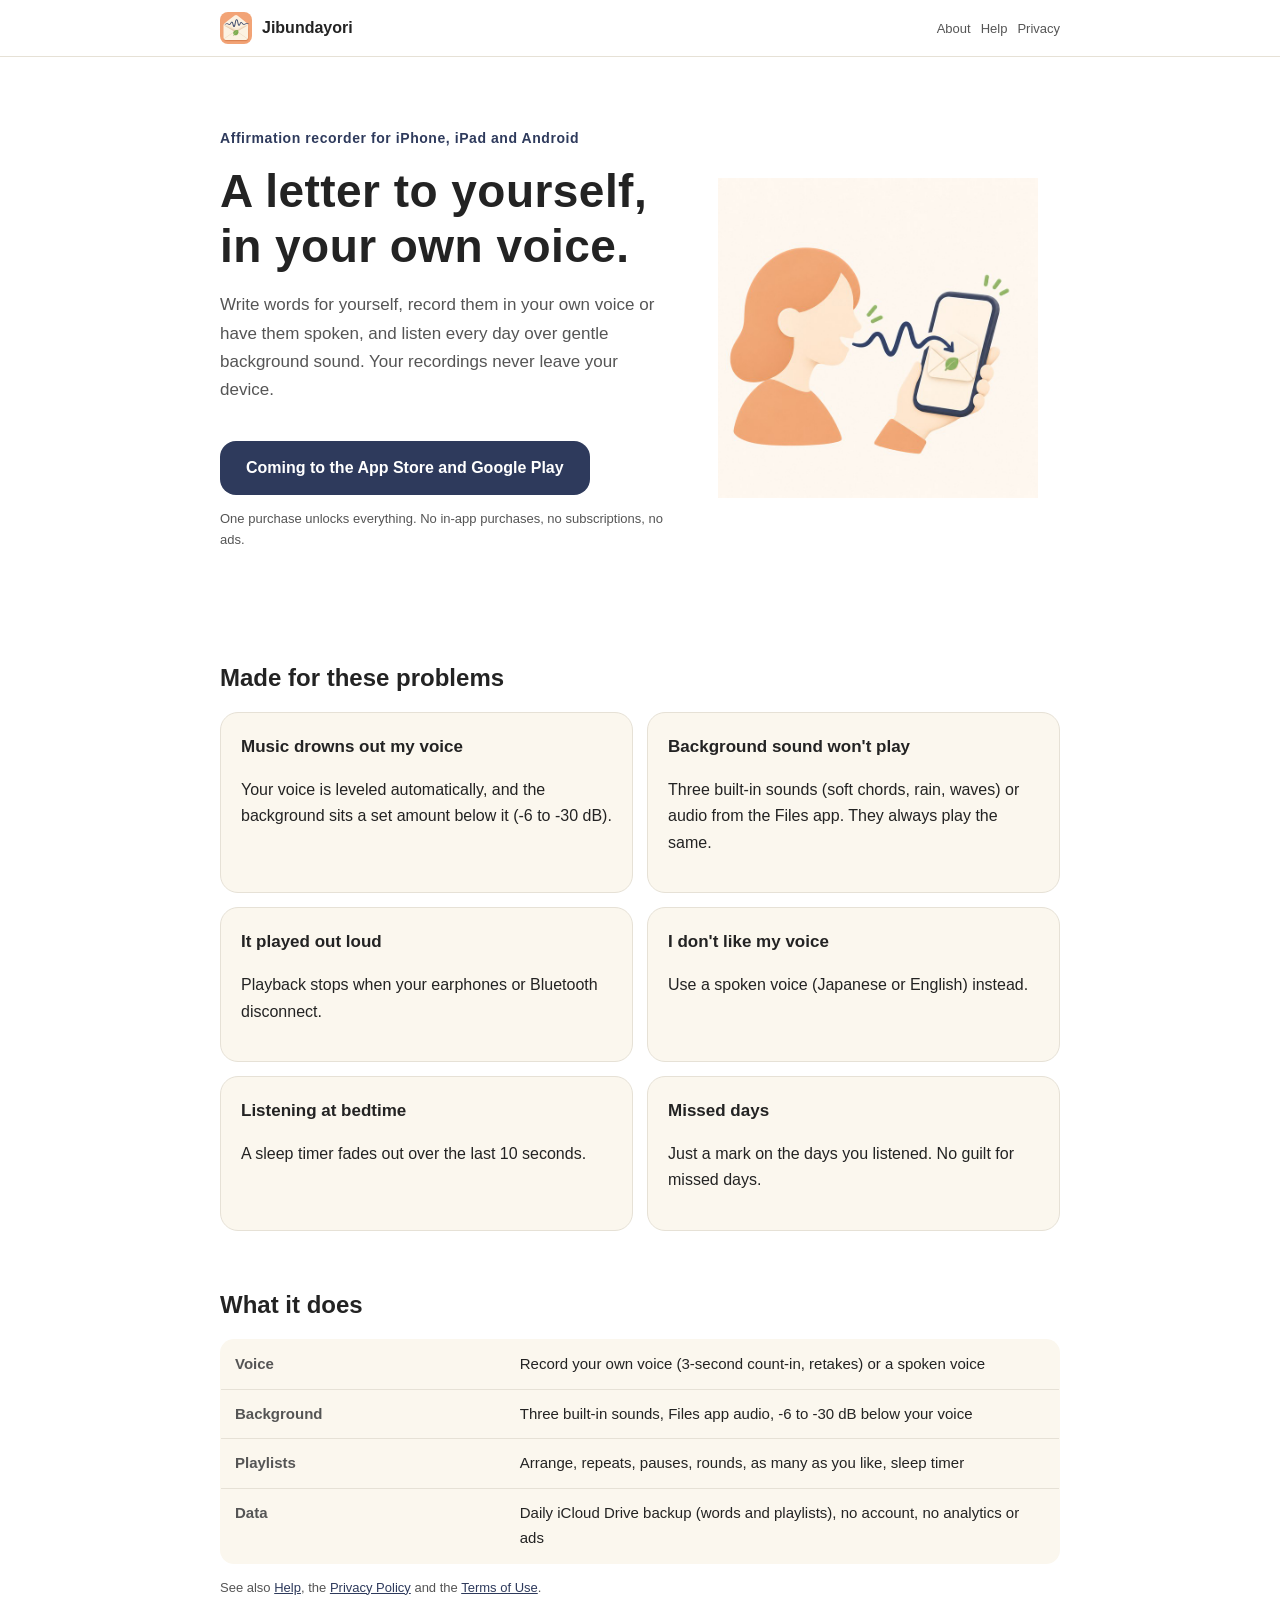
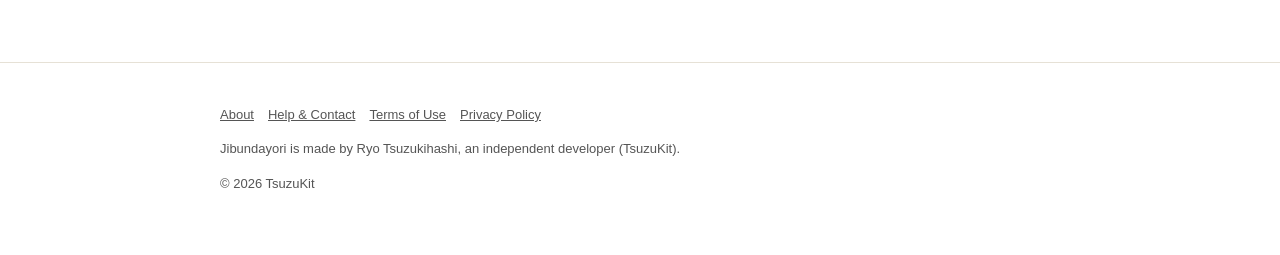
==== index.html @ 4be4f835 "じぶんだよりのサイト（紹介・使い方・プライバシー・規約）" ====
<!DOCTYPE html>
<html lang="ja" data-title-ja="じぶんだより｜アファメーション録音・BGM" data-title-en="Jibundayori | Affirmation voice recorder">
<head>
<meta charset="UTF-8">
<meta name="viewport" content="width=device-width, initial-scale=1">
<script>(function(){var l=navigator.languages&&navigator.languages.length?navigator.languages:[navigator.language||"ja"],p="en";for(var i=0;i<l.length;i++){var c=String(l[i]).toLowerCase();if(c.indexOf("ja")===0){p="ja";break}if(c.indexOf("en")===0){p="en";break}}var d=document.documentElement;d.lang=p;var t=d.getAttribute("data-title-"+p);if(t){document.title=t}})();</script>
<title>じぶんだより｜アファメーション録音・BGM</title>
<meta name="description" content="自分あてのことばを自分の声で録り、やさしい BGM と別々の音量で重ねて毎日聞くアプリ。イヤホンが外れたら止まる。買い切り・広告なし。 / Record words for yourself in your own voice and hear them each day over gentle background sound at separate levels. Stops when earphones disconnect. One purchase, no ads.">
<meta property="og:title" content="じぶんだより｜アファメーション録音・BGM">
<meta property="og:description" content="自分あてのことばを自分の声で録り、やさしい BGM と別々の音量で重ねて毎日聞くアプリ。イヤホンが外れたら止まる。買い切り・広告なし。">
<meta property="og:type" content="website">
<meta property="og:url" content="https://jibundayori.tsuzukit.com/">
<meta property="og:image" content="https://jibundayori.tsuzukit.com/assets/og.jpg">
<link rel="icon" href="assets/icon.png">
<link rel="apple-touch-icon" href="assets/icon.png">
<link rel="stylesheet" href="style.css">
</head>
<body>
<div data-l="ja" lang="ja">
<header class="site"><div class="wrap">
<a class="brand" href="./"><img src="assets/icon.png" alt="" width="32" height="32">じぶんだより</a>
<nav class="site"><a href="./">紹介</a><a href="support.html">使い方</a><a href="privacy.html">プライバシー</a></nav>
</div></header>
<main class="wrap">
<section class="hero">
<div>
<p class="eyebrow">iPhone・iPad・Android のアファメーション録音</p>
<h1>自分あての、<br>声の便り。</h1>
<p class="lead">自分に向けたことばを書いて、自分の声で録るか合成の声で読ませ、やさしい BGM と重ねて毎日聞くアプリです。録った声は端末の外に送りません。</p>
<a class="cta" href="#store" id="store">App Store・Google Play で配信予定</a>
<p class="note">買い切りで全部の機能が使えます。アプリ内課金・サブスクリプション・広告はありません。</p>
</div>
<img src="assets/hero.jpg" alt="声の波形が出る封筒のイラスト" width="360">
</section>

<h2>こんな困りごとのために</h2>
<div class="grid two">
<div class="card"><h3>BGM で声がかき消される</h3><p>声の大きさを自動でそろえ、BGM は声より決めた分だけ小さく（-6〜-30 dB）。</p></div>
<div class="card"><h3>BGM が鳴ったり鳴らなかったり</h3><p>BGM は内蔵の3つ（やわらかい和音・雨・波）か、ファイル App の音声。いつも同じに鳴ります。</p></div>
<div class="card"><h3>イヤホンが外れて外で鳴った</h3><p>イヤホンや Bluetooth が外れたら止まります。</p></div>
<div class="card"><h3>自分の声が苦手</h3><p>合成の声（日本語・英語）でも読めます。</p></div>
<div class="card"><h3>寝る前に聞きたい</h3><p>おやすみタイマー。終わりの 10 秒で小さくなって止まります。</p></div>
<div class="card"><h3>続かない日がある</h3><p>聞いた日はカレンダーに印だけ。続かなかった日を責めません。</p></div>
</div>

<h2>できること</h2>
<table>
<tr><th>声</th><td>自分の声で録る（3 秒のカウント・録り直し）・合成の声</td></tr>
<tr><th>BGM</th><td>内蔵3つ・ファイル App の音声・声との差 -6〜-30 dB</td></tr>
<tr><th>流し方</th><td>並べる・1つを何回・間・何周・いくつでも・おやすみタイマー</td></tr>
<tr><th>データ</th><td>iCloud Drive の毎日の控え（ことばと流し方）・アカウントなし・解析と広告なし</td></tr>
</table>
<p class="note"><a href="support.html">使い方</a>・<a href="privacy.html">プライバシーポリシー</a>・<a href="terms.html">利用規約</a>もご覧ください。</p>
</main>
<footer class="site"><div class="wrap">
<p><a href="./">紹介</a><a href="support.html">使い方とお問い合わせ</a><a href="terms.html">利用規約</a><a href="privacy.html">プライバシーポリシー</a></p>
<p>じぶんだよりは、個人開発者の續橋涼（TsuzuKit）が作っているアプリです。</p>
<p>© 2026 TsuzuKit</p>
</div></footer>
</div>
<div data-l="en" lang="en">
<header class="site"><div class="wrap">
<a class="brand" href="./"><img src="assets/icon.png" alt="" width="32" height="32">Jibundayori</a>
<nav class="site"><a href="./">About</a><a href="support.html">Help</a><a href="privacy.html">Privacy</a></nav>
</div></header>
<main class="wrap">
<section class="hero">
<div>
<p class="eyebrow">Affirmation recorder for iPhone, iPad and Android</p>
<h1>A letter to yourself,<br>in your own voice.</h1>
<p class="lead">Write words for yourself, record them in your own voice or have them spoken, and listen every day over gentle background sound. Your recordings never leave your device.</p>
<a class="cta" href="#store" id="store">Coming to the App Store and Google Play</a>
<p class="note">One purchase unlocks everything. No in-app purchases, no subscriptions, no ads.</p>
</div>
<img src="assets/hero.jpg" alt="Illustration of an envelope with a voice waveform" width="360">
</section>

<h2>Made for these problems</h2>
<div class="grid two">
<div class="card"><h3>Music drowns out my voice</h3><p>Your voice is leveled automatically, and the background sits a set amount below it (-6 to -30 dB).</p></div>
<div class="card"><h3>Background sound won't play</h3><p>Three built-in sounds (soft chords, rain, waves) or audio from the Files app. They always play the same.</p></div>
<div class="card"><h3>It played out loud</h3><p>Playback stops when your earphones or Bluetooth disconnect.</p></div>
<div class="card"><h3>I don't like my voice</h3><p>Use a spoken voice (Japanese or English) instead.</p></div>
<div class="card"><h3>Listening at bedtime</h3><p>A sleep timer fades out over the last 10 seconds.</p></div>
<div class="card"><h3>Missed days</h3><p>Just a mark on the days you listened. No guilt for missed days.</p></div>
</div>

<h2>What it does</h2>
<table>
<tr><th>Voice</th><td>Record your own voice (3-second count-in, retakes) or a spoken voice</td></tr>
<tr><th>Background</th><td>Three built-in sounds, Files app audio, -6 to -30 dB below your voice</td></tr>
<tr><th>Playlists</th><td>Arrange, repeats, pauses, rounds, as many as you like, sleep timer</td></tr>
<tr><th>Data</th><td>Daily iCloud Drive backup (words and playlists), no account, no analytics or ads</td></tr>
</table>
<p class="note">See also <a href="support.html">Help</a>, the <a href="privacy.html">Privacy Policy</a> and the <a href="terms.html">Terms of Use</a>.</p>
</main>
<footer class="site"><div class="wrap">
<p><a href="./">About</a><a href="support.html">Help & Contact</a><a href="terms.html">Terms of Use</a><a href="privacy.html">Privacy Policy</a></p>
<p>Jibundayori is made by Ryo Tsuzukihashi, an independent developer (TsuzuKit).</p>
<p>© 2026 TsuzuKit</p>
</div></footer>
</div>
</body>
</html>
---- style.css ----
/* じぶんだより — 白い地・墨の文字・藍の差し色（白の上で 4.5:1 以上） */
:root {
  --paper: #ffffff; --card: #fbf7ee; --ink: #232323; --sub: #555555; --line: #e6e1d6;
  --vermilion: #2e3a5c; --vermilion-soft: #fcebdc; --navy: #2e3a5c; --correct: #2e3a5c;
}
@media (prefers-color-scheme: dark) {
  :root { --paper: #121418; --card: #1b1e24; --ink: #eef0f4; --sub: #b4b9c4; --line: #2a2f38;
    --vermilion: #f4b183; --vermilion-soft: #2a2219; --navy: #f4b183; --correct: #f4b183; }
}
* { box-sizing: border-box; }
html { -webkit-text-size-adjust: 100%; }
body { margin: 0; background: var(--paper); color: var(--ink); line-height: 1.8;
  font-family: -apple-system, BlinkMacSystemFont, "Hiragino Sans", "Hiragino Kaku Gothic ProN", "Noto Sans JP", sans-serif; }
a { color: var(--navy); }
.wrap { max-width: 880px; margin: 0 auto; padding: 0 20px; }
header.site { border-bottom: 1px solid var(--line); background: var(--paper); position: sticky; top: 0; z-index: 5; }
header.site .wrap { display: flex; align-items: center; gap: 16px; min-height: 56px; }
.brand { display: flex; align-items: center; gap: 10px; font-weight: 800; text-decoration: none; color: var(--ink); margin-right: auto; }
.brand img { width: 32px; height: 32px; border-radius: 8px; }
nav.site a { font-size: 14px; text-decoration: none; color: var(--sub); margin-left: 14px; white-space: nowrap; }
nav.site a:hover { color: var(--ink); }
.hero { padding: 56px 0 40px; display: grid; gap: 32px; align-items: center; }
@media (min-width: 760px) { .hero { grid-template-columns: 1.1fr 0.9fr; } }
.eyebrow { color: var(--vermilion); font-weight: 700; font-size: 14px; letter-spacing: 0.04em; }
h1 { font-size: clamp(30px, 6vw, 46px); line-height: 1.35; margin: 8px 0 16px; letter-spacing: 0.01em; }
h2 { font-size: 24px; margin: 56px 0 16px; line-height: 1.5; }
h3 { font-size: 17px; margin: 0 0 6px; }
.lead { font-size: 17px; color: var(--sub); }
.cta { display: inline-block; margin-top: 20px; background: var(--vermilion); color: #ffffff; font-weight: 700; text-decoration: none;
  padding: 14px 26px; border-radius: 16px; }
.note { font-size: 13px; color: var(--sub); }
.hero img { width: 100%; max-width: 320px; height: auto; justify-self: center; }
.grid { display: grid; gap: 14px; }
@media (min-width: 700px) { .grid.two { grid-template-columns: 1fr 1fr; } .grid.three { grid-template-columns: repeat(3, 1fr); } }
.card { background: var(--card); border: 1px solid var(--line); border-radius: 18px; padding: 20px; }
.card.em { background: var(--vermilion-soft); border-color: transparent; }
.steps { counter-reset: step; }
.steps .card { position: relative; padding-left: 62px; }
.steps .card::before { counter-increment: step; content: counter(step); position: absolute; left: 18px; top: 18px; width: 32px; height: 32px;
  border-radius: 50%; border: 2.5px solid var(--vermilion); color: var(--vermilion); font-weight: 800; display: grid; place-items: center; }
table { width: 100%; border-collapse: collapse; background: var(--card); border: 1px solid var(--line); border-radius: 14px; overflow: hidden; }
th, td { text-align: left; padding: 12px 14px; border-bottom: 1px solid var(--line); vertical-align: top; font-size: 15px; }
th { width: 34%; color: var(--sub); font-weight: 600; }
tr:last-child th, tr:last-child td { border-bottom: none; }
.doc { padding: 40px 0 24px; }
.doc h1 { font-size: 30px; }
.doc h2 { font-size: 19px; margin: 36px 0 10px; }
.doc .meta { color: var(--sub); font-size: 14px; }
.doc .summary { background: var(--vermilion-soft); border-radius: 16px; padding: 18px 20px; margin: 20px 0; }
details { background: var(--card); border: 1px solid var(--line); border-radius: 14px; padding: 14px 18px; }
details + details { margin-top: 10px; }
summary { font-weight: 700; cursor: pointer; }
footer.site { border-top: 1px solid var(--line); margin-top: 64px; padding: 28px 0 48px; color: var(--sub); font-size: 13px; }
footer.site a { color: var(--sub); margin-right: 14px; }
.qid { font-family: ui-monospace, SFMono-Regular, Menlo, monospace; background: var(--card); border: 1px solid var(--line);
  border-radius: 8px; padding: 2px 8px; }
/* 端末の言語に合うほうだけ見せる（build.py が両方を1ページに入れる） */
html[lang="ja"] [data-l="en"], html[lang="en"] [data-l="ja"] { display: none; }
[lang="en"] { line-height: 1.65; }
[lang="en"] h1 { line-height: 1.2; }
[lang="en"] nav.site a { font-size: 13px; margin-left: 10px; }
@media (max-width: 480px) { nav.site a { font-size: 12px; margin-left: 8px; } header.site .wrap { gap: 4px; } .brand { gap: 7px; font-size: 15px; } }
.brand { white-space: nowrap; flex-shrink: 0; }
/* 幅の狭い画面では、上の帯の「紹介」を出さない（左のアプリ名が同じ行き先） */
@media (max-width: 480px) { nav.site a:first-child { display: none; } }
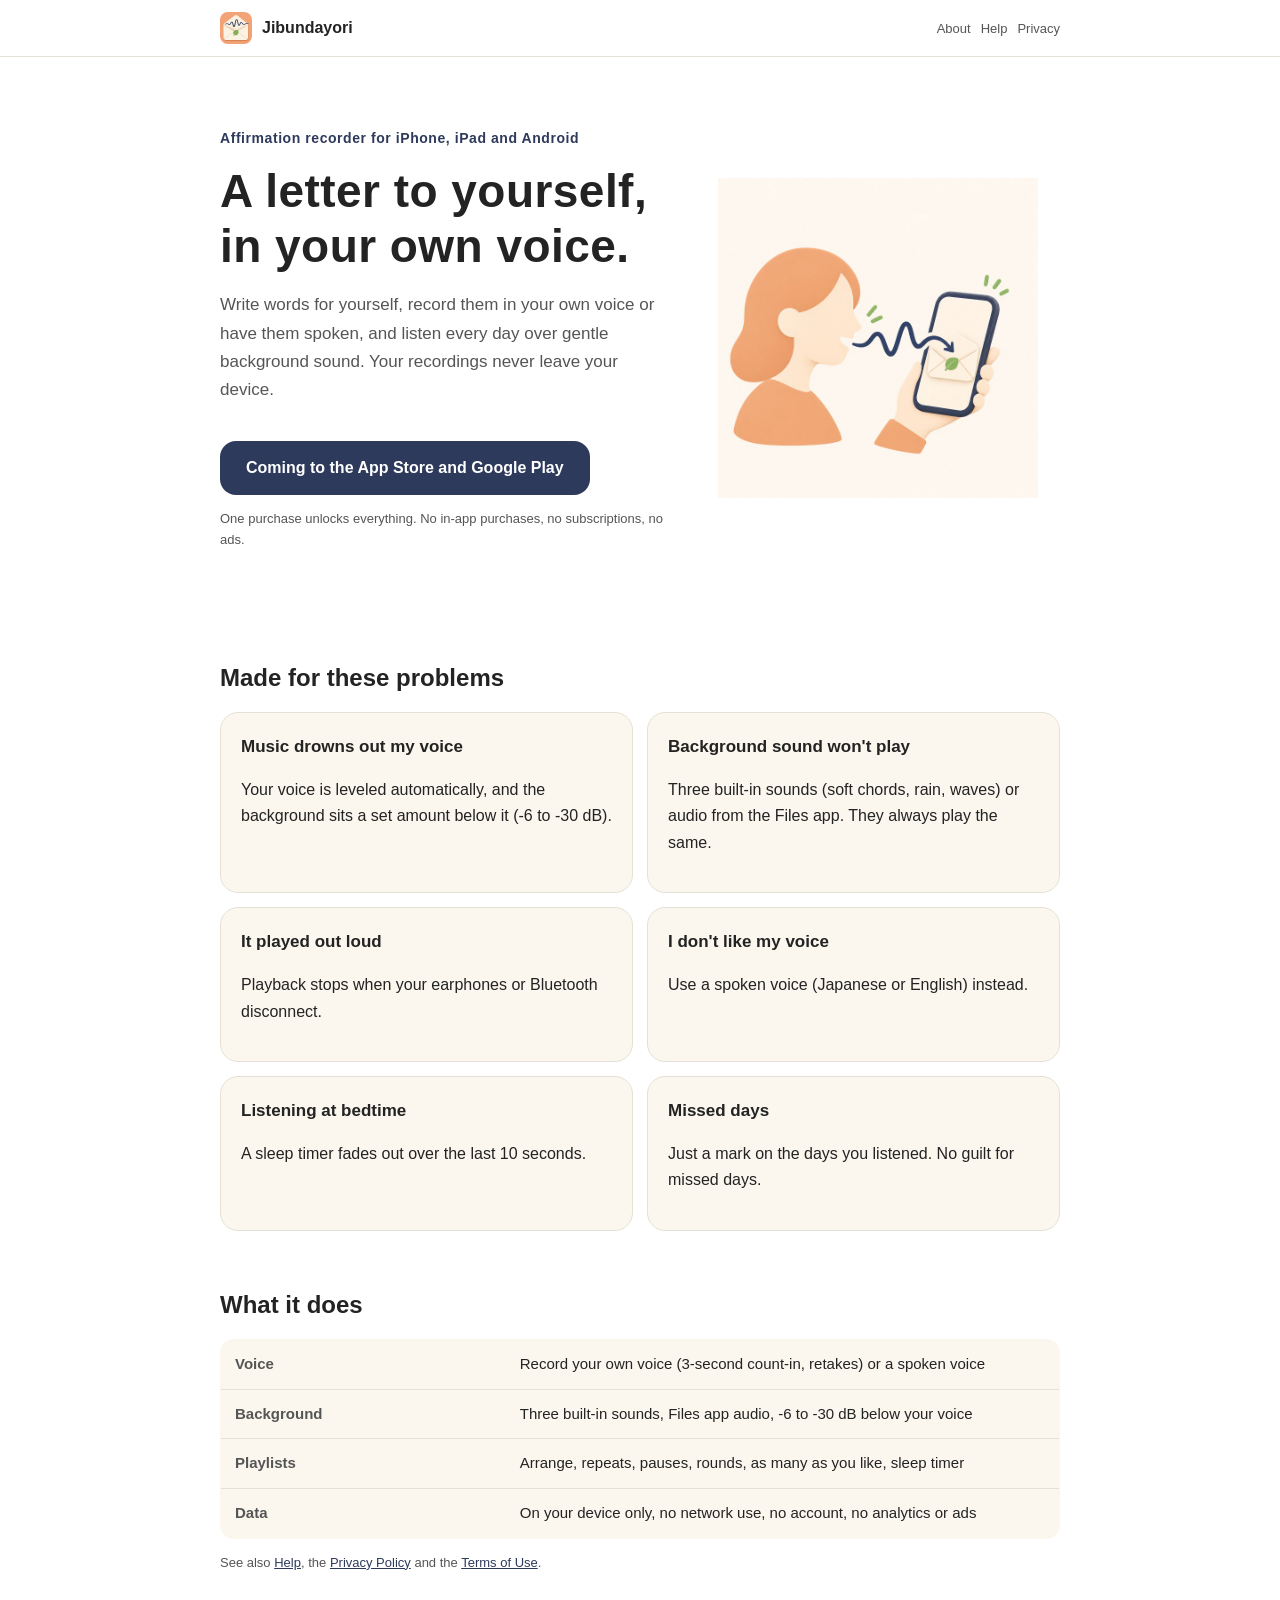
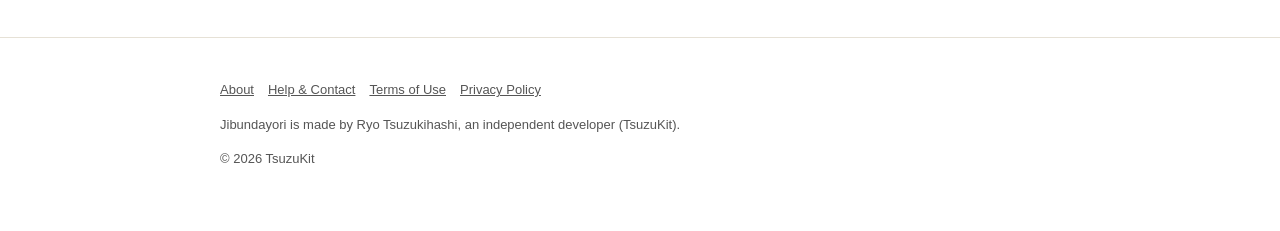
==== commit c25b3642: "fix: iCloud の控えと控えのファイルは 1.0 で作らないので、紹介・プライバシー・規約から外した" ====
--- a/index.html
+++ b/index.html
@@ -48,7 +48,7 @@
 <tr><th>声</th><td>自分の声で録る（3 秒のカウント・録り直し）・合成の声</td></tr>
 <tr><th>BGM</th><td>内蔵3つ・ファイル App の音声・声との差 -6〜-30 dB</td></tr>
 <tr><th>流し方</th><td>並べる・1つを何回・間・何周・いくつでも・おやすみタイマー</td></tr>
-<tr><th>データ</th><td>iCloud Drive の毎日の控え（ことばと流し方）・アカウントなし・解析と広告なし</td></tr>
+<tr><th>データ</th><td>端末の中だけ・通信なし・アカウントなし・解析と広告なし</td></tr>
 </table>
 <p class="note"><a href="support.html">使い方</a>・<a href="privacy.html">プライバシーポリシー</a>・<a href="terms.html">利用規約</a>もご覧ください。</p>
 </main>
@@ -90,7 +90,7 @@
 <tr><th>Voice</th><td>Record your own voice (3-second count-in, retakes) or a spoken voice</td></tr>
 <tr><th>Background</th><td>Three built-in sounds, Files app audio, -6 to -30 dB below your voice</td></tr>
 <tr><th>Playlists</th><td>Arrange, repeats, pauses, rounds, as many as you like, sleep timer</td></tr>
-<tr><th>Data</th><td>Daily iCloud Drive backup (words and playlists), no account, no analytics or ads</td></tr>
+<tr><th>Data</th><td>On your device only, no network use, no account, no analytics or ads</td></tr>
 </table>
 <p class="note">See also <a href="support.html">Help</a>, the <a href="privacy.html">Privacy Policy</a> and the <a href="terms.html">Terms of Use</a>.</p>
 </main>
